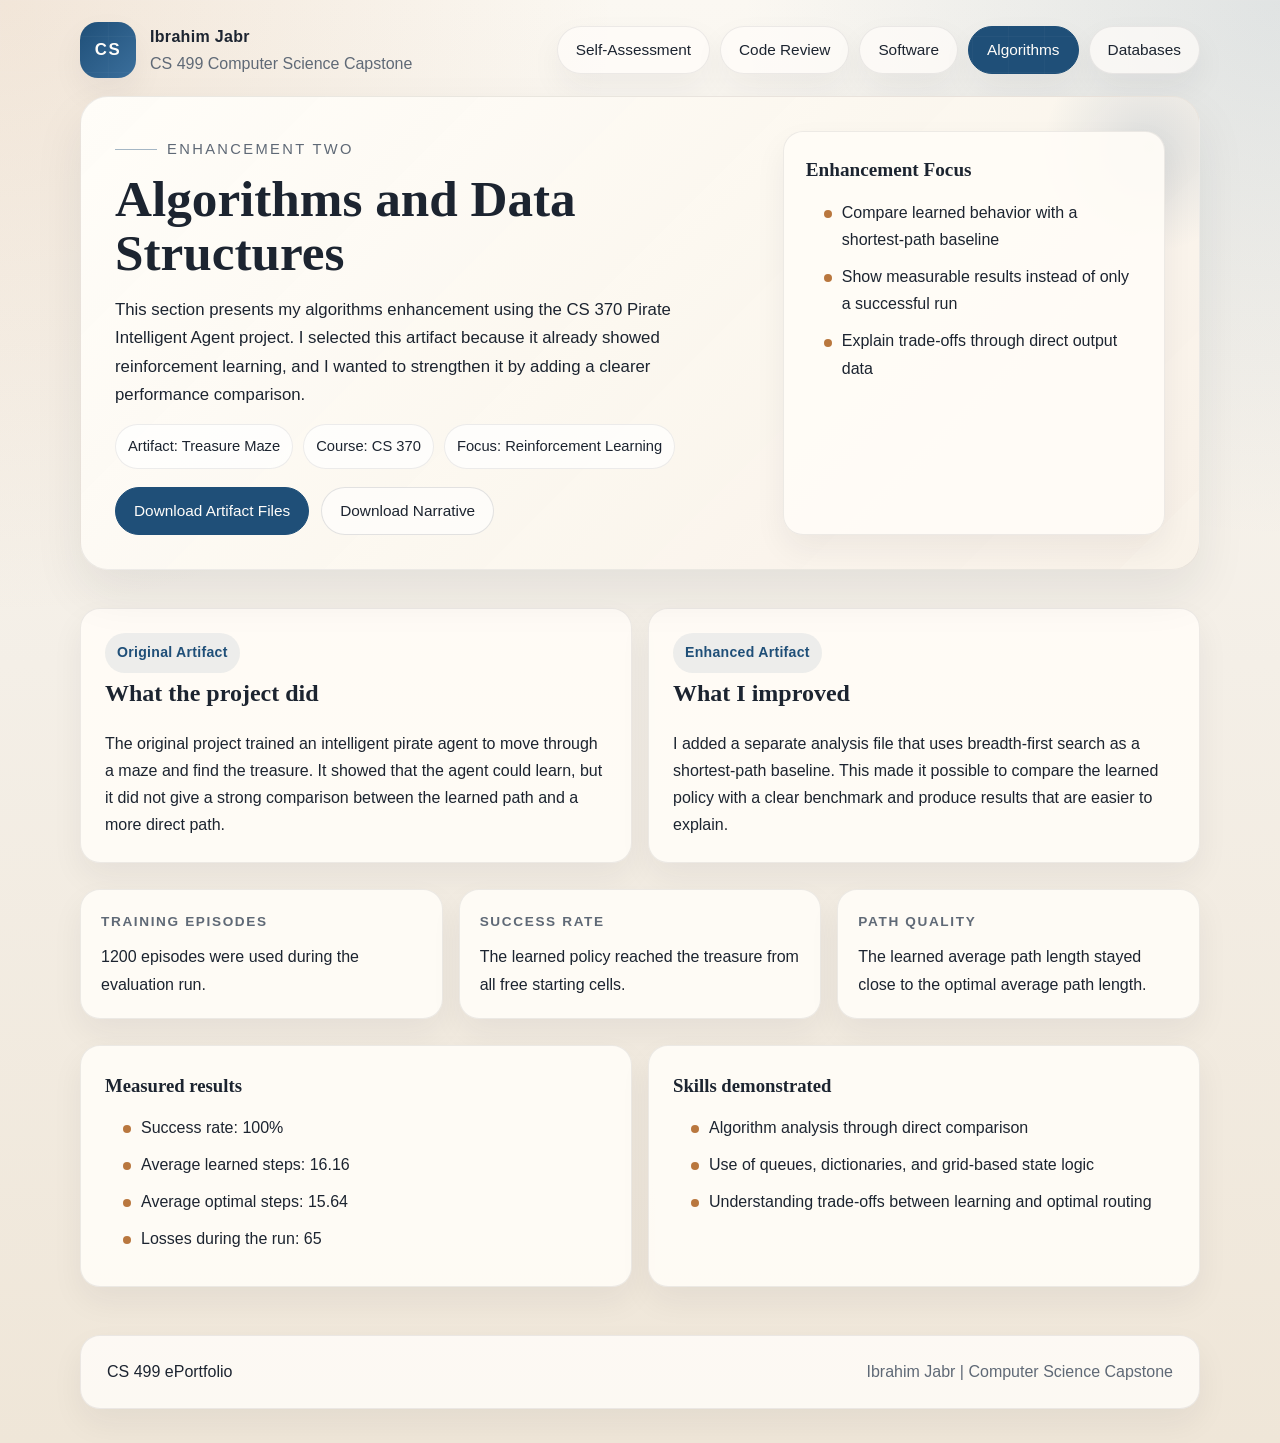
==== algorithms.html @ 86482de0 "Build CS499 capstone ePortfolio site" ====
<!DOCTYPE html>
<html lang="en">
<head>
  <meta charset="UTF-8">
  <meta name="viewport" content="width=device-width, initial-scale=1.0">
  <title>Algorithms and Data Structures | Ibrahim Jabr</title>
  <link rel="stylesheet" href="assets/style.css">
</head>
<body>
  <header class="topbar">
    <div class="wrap">
      <div class="brand-row">
        <div class="brand">
          <div class="brand-mark">CS</div>
          <div class="brand-copy">
            <strong>Ibrahim Jabr</strong>
            <span>CS 499 Computer Science Capstone</span>
          </div>
        </div>
        <nav class="site-nav">
          <a href="index.html">Self-Assessment</a>
          <a href="code-review.html">Code Review</a>
          <a href="software.html">Software</a>
          <a class="active" href="algorithms.html">Algorithms</a>
          <a href="databases.html">Databases</a>
        </nav>
      </div>

      <section class="hero-panel">
        <div class="hero-layout">
          <div class="hero-copy">
            <span class="eyebrow">Enhancement Two</span>
            <h1>Algorithms and Data Structures</h1>
            <p>This section presents my algorithms enhancement using the CS 370 Pirate Intelligent Agent project. I selected this artifact because it already showed reinforcement learning, and I wanted to strengthen it by adding a clearer performance comparison.</p>
            <div class="artifact-meta">
              <span>Artifact: Treasure Maze</span>
              <span>Course: CS 370</span>
              <span>Focus: Reinforcement Learning</span>
            </div>
            <div class="download-row">
              <a class="button" href="files/CS499_Enhancement_Two_Algorithms_Artifact_Ibrahim_Jabr.zip">Download Artifact Files</a>
              <a class="button-secondary" href="files/CS499_Milestone_Three_Algorithms_Narrative_Ibrahim_Jabr.docx">Download Narrative</a>
            </div>
          </div>
          <aside class="hero-side">
            <section class="callout">
              <h3>Enhancement Focus</h3>
              <ul class="list-clean">
                <li>Compare learned behavior with a shortest-path baseline</li>
                <li>Show measurable results instead of only a successful run</li>
                <li>Explain trade-offs through direct output data</li>
              </ul>
            </section>
          </aside>
        </div>
      </section>
    </div>
  </header>

  <main class="main">
    <div class="wrap">
      <section class="feature-grid">
        <article class="card">
          <span class="kicker">Original Artifact</span>
          <h2>What the project did</h2>
          <p>The original project trained an intelligent pirate agent to move through a maze and find the treasure. It showed that the agent could learn, but it did not give a strong comparison between the learned path and a more direct path.</p>
        </article>
        <article class="card">
          <span class="kicker">Enhanced Artifact</span>
          <h2>What I improved</h2>
          <p>I added a separate analysis file that uses breadth-first search as a shortest-path baseline. This made it possible to compare the learned policy with a clear benchmark and produce results that are easier to explain.</p>
        </article>
      </section>

      <section class="section">
        <div class="mini-grid">
          <article class="mini-card">
            <strong>Training Episodes</strong>
            <p>1200 episodes were used during the evaluation run.</p>
          </article>
          <article class="mini-card">
            <strong>Success Rate</strong>
            <p>The learned policy reached the treasure from all free starting cells.</p>
          </article>
          <article class="mini-card">
            <strong>Path Quality</strong>
            <p>The learned average path length stayed close to the optimal average path length.</p>
          </article>
        </div>
      </section>

      <section class="section">
        <div class="card-grid">
          <article class="card">
            <h3>Measured results</h3>
            <ul class="list-clean">
              <li>Success rate: 100%</li>
              <li>Average learned steps: 16.16</li>
              <li>Average optimal steps: 15.64</li>
              <li>Losses during the run: 65</li>
            </ul>
          </article>
          <article class="card">
            <h3>Skills demonstrated</h3>
            <ul class="list-clean">
              <li>Algorithm analysis through direct comparison</li>
              <li>Use of queues, dictionaries, and grid-based state logic</li>
              <li>Understanding trade-offs between learning and optimal routing</li>
            </ul>
          </article>
        </div>
      </section>
    </div>
  </main>

  <footer class="footer">
    <div class="wrap">
      <div class="footer-shell">
        <p>CS 499 ePortfolio</p>
        <p class="footer-note">Ibrahim Jabr | Computer Science Capstone</p>
      </div>
    </div>
  </footer>
</body>
</html>
---- assets/style.css ----
:root {
  --bg: #f4efe7;
  --bg-deep: #e9e1d5;
  --surface: rgba(255, 252, 247, 0.92);
  --surface-strong: #fffdfa;
  --ink: #1c2430;
  --muted: #5f6976;
  --line: rgba(28, 36, 48, 0.12);
  --accent: #1f4f78;
  --accent-soft: rgba(31, 79, 120, 0.08);
  --accent-warm: #b9773e;
  --shadow: 0 22px 50px rgba(28, 36, 48, 0.08);
  --shadow-soft: 0 14px 32px rgba(28, 36, 48, 0.06);
  --radius-xl: 28px;
  --radius-lg: 20px;
  --radius-md: 14px;
}

* {
  box-sizing: border-box;
}

html {
  scroll-behavior: smooth;
}

body {
  margin: 0;
  min-height: 100vh;
  color: var(--ink);
  font-family: "Avenir Next", "Trebuchet MS", "Gill Sans", sans-serif;
  line-height: 1.7;
  background:
    radial-gradient(circle at top left, rgba(185, 119, 62, 0.14), transparent 32%),
    radial-gradient(circle at top right, rgba(31, 79, 120, 0.12), transparent 28%),
    linear-gradient(180deg, #fbf8f2 0%, #f4efe7 46%, #efe6d8 100%);
}

body::before {
  content: "";
  position: fixed;
  inset: 0;
  pointer-events: none;
  background-image:
    linear-gradient(rgba(255, 255, 255, 0.22) 1px, transparent 1px),
    linear-gradient(90deg, rgba(255, 255, 255, 0.18) 1px, transparent 1px);
  background-size: 36px 36px;
  mask-image: linear-gradient(180deg, rgba(0, 0, 0, 0.36), transparent 88%);
  opacity: 0.45;
}

a {
  color: inherit;
}

.wrap {
  width: min(1120px, calc(100% - 32px));
  margin: 0 auto;
}

.topbar {
  padding: 22px 0 10px;
}

.brand-row {
  display: flex;
  align-items: center;
  justify-content: space-between;
  gap: 18px;
  margin-bottom: 18px;
}

.brand {
  display: flex;
  align-items: center;
  gap: 14px;
}

.brand-mark {
  width: 56px;
  height: 56px;
  border-radius: 18px;
  display: grid;
  place-items: center;
  background: linear-gradient(135deg, #1f4f78, #3b6f9c);
  color: #fffdfa;
  font-size: 1.05rem;
  font-weight: 700;
  letter-spacing: 0.1em;
  box-shadow: var(--shadow-soft);
}

.brand-copy h1,
.hero-copy h1,
.section-title,
.card h2,
.card h3,
.callout h3 {
  font-family: "Palatino Linotype", "Book Antiqua", Palatino, serif;
}

.brand-copy strong {
  display: block;
  font-size: 1rem;
  letter-spacing: 0.02em;
}

.brand-copy span,
.meta,
.eyebrow,
.mini-label,
.footer-note {
  color: var(--muted);
}

.site-nav {
  display: flex;
  flex-wrap: wrap;
  gap: 10px;
}

.site-nav a,
.button,
.button-secondary {
  display: inline-flex;
  align-items: center;
  justify-content: center;
  gap: 8px;
  min-height: 44px;
  padding: 10px 18px;
  border-radius: 999px;
  text-decoration: none;
  font-size: 0.96rem;
  transition: transform 160ms ease, border-color 160ms ease, background 160ms ease, color 160ms ease;
}

.site-nav a {
  background: rgba(255, 253, 250, 0.7);
  border: 1px solid rgba(28, 36, 48, 0.08);
  box-shadow: var(--shadow-soft);
}

.site-nav a:hover,
.button:hover,
.button-secondary:hover {
  transform: translateY(-1px);
}

.site-nav a.active,
.button {
  background: var(--accent);
  border: 1px solid var(--accent);
  color: #fffdfa;
}

.button-secondary {
  background: rgba(255, 255, 255, 0.62);
  border: 1px solid var(--line);
  color: var(--ink);
}

.site-nav a:hover,
.button-secondary:hover {
  border-color: rgba(31, 79, 120, 0.28);
  background: rgba(255, 255, 255, 0.86);
}

.hero-panel {
  position: relative;
  overflow: hidden;
  margin: 10px 0 28px;
  padding: 34px;
  border: 1px solid rgba(28, 36, 48, 0.08);
  border-radius: var(--radius-xl);
  background:
    linear-gradient(135deg, rgba(255, 253, 248, 0.96), rgba(248, 241, 231, 0.92)),
    var(--surface);
  box-shadow: var(--shadow);
}

.hero-panel::after {
  content: "";
  position: absolute;
  right: -60px;
  top: -60px;
  width: 220px;
  height: 220px;
  border-radius: 50%;
  background: radial-gradient(circle, rgba(31, 79, 120, 0.14), transparent 68%);
}

.hero-layout {
  position: relative;
  z-index: 1;
  display: grid;
  grid-template-columns: minmax(0, 1.6fr) minmax(280px, 0.95fr);
  gap: 24px;
  align-items: stretch;
}

.hero-copy h1 {
  margin: 10px 0 16px;
  font-size: clamp(2.25rem, 4vw, 3.6rem);
  line-height: 1.05;
}

.hero-copy p {
  margin: 0;
  font-size: 1.05rem;
  max-width: 66ch;
}

.eyebrow {
  display: inline-flex;
  align-items: center;
  gap: 10px;
  font-size: 0.92rem;
  text-transform: uppercase;
  letter-spacing: 0.16em;
}

.eyebrow::before {
  content: "";
  width: 42px;
  height: 1px;
  background: rgba(31, 79, 120, 0.4);
}

.hero-side {
  display: grid;
  gap: 16px;
}

.callout,
.card,
.stat-card,
.mini-card {
  border: 1px solid rgba(28, 36, 48, 0.08);
  background: var(--surface);
  box-shadow: var(--shadow-soft);
}

.callout {
  padding: 22px;
  border-radius: var(--radius-lg);
}

.callout h3 {
  margin: 0 0 10px;
  font-size: 1.2rem;
}

.callout p {
  margin: 0;
}

.callout ul,
.card ul {
  margin: 12px 0 0;
  padding-left: 18px;
}

.main {
  padding-bottom: 48px;
}

.section {
  margin-top: 26px;
}

.section-heading {
  display: flex;
  justify-content: space-between;
  align-items: end;
  gap: 16px;
  margin-bottom: 16px;
}

.section-title {
  margin: 0;
  font-size: clamp(1.65rem, 3vw, 2.2rem);
  line-height: 1.1;
}

.section-text {
  margin: 0;
  color: var(--muted);
  max-width: 64ch;
}

.stat-strip,
.card-grid,
.mini-grid,
.feature-grid,
.download-grid {
  display: grid;
  gap: 16px;
}

.stat-strip {
  grid-template-columns: repeat(4, minmax(0, 1fr));
}

.card-grid {
  grid-template-columns: repeat(2, minmax(0, 1fr));
}

.mini-grid {
  grid-template-columns: repeat(3, minmax(0, 1fr));
}

.feature-grid {
  grid-template-columns: repeat(2, minmax(0, 1fr));
}

.download-grid {
  grid-template-columns: repeat(2, minmax(0, 1fr));
}

.stat-card,
.mini-card {
  border-radius: var(--radius-lg);
  padding: 20px;
}

.stat-card strong,
.mini-card strong {
  display: block;
  font-size: 0.85rem;
  text-transform: uppercase;
  letter-spacing: 0.12em;
  color: var(--muted);
}

.stat-card span {
  display: block;
  margin-top: 10px;
  font-size: 2rem;
  font-weight: 700;
  line-height: 1;
  color: var(--accent);
}

.stat-card p,
.mini-card p {
  margin: 10px 0 0;
}

.card {
  padding: 24px;
  border-radius: var(--radius-lg);
}

.card h2,
.card h3 {
  margin: 0 0 12px;
}

.card p:last-child {
  margin-bottom: 0;
}

.kicker {
  display: inline-block;
  padding: 8px 12px;
  border-radius: 999px;
  background: var(--accent-soft);
  color: var(--accent);
  font-size: 0.88rem;
  font-weight: 600;
  letter-spacing: 0.02em;
}

.artifact-meta {
  display: flex;
  flex-wrap: wrap;
  gap: 10px;
  margin-top: 14px;
}

.artifact-meta span {
  padding: 9px 12px;
  border-radius: 999px;
  background: rgba(255, 255, 255, 0.72);
  border: 1px solid rgba(28, 36, 48, 0.08);
  font-size: 0.92rem;
}

.list-clean {
  list-style: none;
  padding: 0;
  margin: 0;
}

.list-clean li {
  position: relative;
  padding-left: 18px;
  margin-bottom: 10px;
}

.list-clean li::before {
  content: "";
  position: absolute;
  left: 0;
  top: 0.7em;
  width: 8px;
  height: 8px;
  border-radius: 50%;
  background: var(--accent-warm);
}

.download-row {
  display: flex;
  flex-wrap: wrap;
  gap: 12px;
  margin-top: 18px;
}

.video-frame {
  margin-top: 18px;
  padding: 14px;
  border-radius: 22px;
  background: linear-gradient(180deg, rgba(31, 79, 120, 0.08), rgba(255, 255, 255, 0.65));
  border: 1px solid rgba(28, 36, 48, 0.08);
}

video {
  display: block;
  width: 100%;
  border: 1px solid rgba(28, 36, 48, 0.08);
  border-radius: 18px;
  background: #000;
}

.outcome-grid {
  display: grid;
  grid-template-columns: repeat(5, minmax(0, 1fr));
  gap: 14px;
}

.outcome-grid .mini-card {
  min-height: 100%;
}

.mini-label {
  display: block;
  margin-bottom: 8px;
  font-size: 0.82rem;
  text-transform: uppercase;
  letter-spacing: 0.12em;
}

.footer {
  padding: 0 0 34px;
}

.footer-shell {
  display: flex;
  justify-content: space-between;
  align-items: center;
  gap: 16px;
  padding: 22px 26px;
  border-radius: var(--radius-lg);
  background: rgba(255, 253, 249, 0.82);
  border: 1px solid rgba(28, 36, 48, 0.08);
  box-shadow: var(--shadow-soft);
}

.footer-shell p {
  margin: 0;
}

@media (max-width: 1040px) {
  .hero-layout,
  .outcome-grid,
  .stat-strip,
  .card-grid,
  .mini-grid,
  .feature-grid,
  .download-grid {
    grid-template-columns: repeat(2, minmax(0, 1fr));
  }
}

@media (max-width: 760px) {
  .wrap {
    width: min(100% - 24px, 1120px);
  }

  .brand-row,
  .section-heading,
  .footer-shell {
    flex-direction: column;
    align-items: flex-start;
  }

  .hero-panel {
    padding: 24px;
  }

  .hero-layout,
  .stat-strip,
  .card-grid,
  .mini-grid,
  .feature-grid,
  .download-grid,
  .outcome-grid {
    grid-template-columns: 1fr;
  }

  .site-nav {
    width: 100%;
  }

  .site-nav a,
  .button,
  .button-secondary {
    width: 100%;
  }

  .hero-copy h1 {
    font-size: 2.2rem;
  }
}
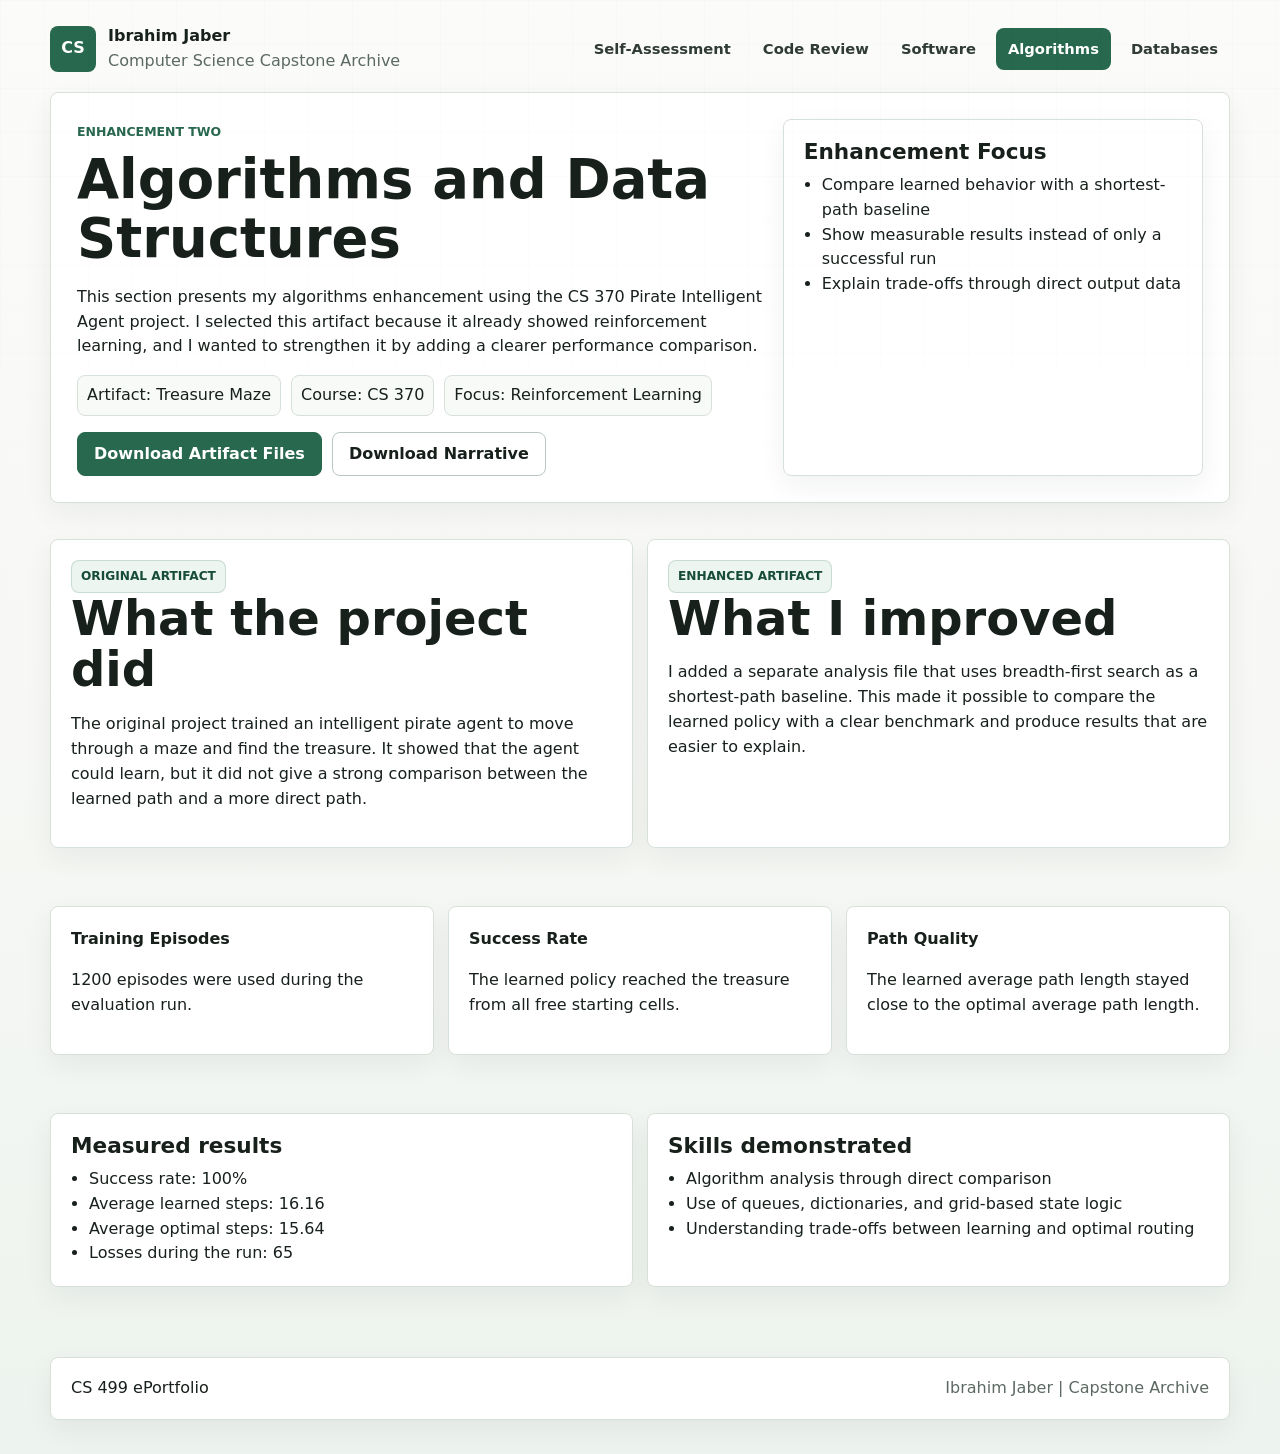
==== commit b6d48814: "Update portfolio case studies" ====
--- a/algorithms.html
+++ b/algorithms.html
@@ -3,7 +3,8 @@
 <head>
   <meta charset="UTF-8">
   <meta name="viewport" content="width=device-width, initial-scale=1.0">
-  <title>Algorithms and Data Structures | Ibrahim Jabr</title>
+  <title>Algorithms and Data Structures | Ibrahim Jaber</title>
+  <link rel="icon" type="image/svg+xml" href="assets/favicon.svg">
   <link rel="stylesheet" href="assets/style.css">
 </head>
 <body>
@@ -13,8 +14,8 @@
         <div class="brand">
           <div class="brand-mark">CS</div>
           <div class="brand-copy">
-            <strong>Ibrahim Jabr</strong>
-            <span>CS 499 Computer Science Capstone</span>
+            <strong>Ibrahim Jaber</strong>
+            <span>Computer Science Capstone Archive</span>
           </div>
         </div>
         <nav class="site-nav">
@@ -117,7 +118,7 @@
     <div class="wrap">
       <div class="footer-shell">
         <p>CS 499 ePortfolio</p>
-        <p class="footer-note">Ibrahim Jabr | Computer Science Capstone</p>
+        <p class="footer-note">Ibrahim Jaber | Capstone Archive</p>
       </div>
     </div>
   </footer>
--- a/assets/style.css
+++ b/assets/style.css
@@ -1,19 +1,18 @@
 :root {
-  --bg: #f4efe7;
-  --bg-deep: #e9e1d5;
-  --surface: rgba(255, 252, 247, 0.92);
-  --surface-strong: #fffdfa;
-  --ink: #1c2430;
-  --muted: #5f6976;
-  --line: rgba(28, 36, 48, 0.12);
-  --accent: #1f4f78;
-  --accent-soft: rgba(31, 79, 120, 0.08);
-  --accent-warm: #b9773e;
-  --shadow: 0 22px 50px rgba(28, 36, 48, 0.08);
-  --shadow-soft: 0 14px 32px rgba(28, 36, 48, 0.06);
-  --radius-xl: 28px;
-  --radius-lg: 20px;
-  --radius-md: 14px;
+  --bg: #f7f8f5;
+  --surface: #ffffff;
+  --surface-alt: #eef4ef;
+  --ink: #17201b;
+  --muted: #5c6962;
+  --line: #d8e0da;
+  --line-strong: #bac8c0;
+  --green: #28684f;
+  --green-dark: #174c3a;
+  --blue: #245f86;
+  --gold: #9a6b21;
+  --shadow: 0 18px 45px rgba(23, 32, 27, 0.08);
+  --shadow-soft: 0 10px 28px rgba(23, 32, 27, 0.06);
+  --radius: 8px;
 }
 
 * {
@@ -28,12 +27,9 @@
   margin: 0;
   min-height: 100vh;
   color: var(--ink);
-  font-family: "Avenir Next", "Trebuchet MS", "Gill Sans", sans-serif;
-  line-height: 1.7;
-  background:
-    radial-gradient(circle at top left, rgba(185, 119, 62, 0.14), transparent 32%),
-    radial-gradient(circle at top right, rgba(31, 79, 120, 0.12), transparent 28%),
-    linear-gradient(180deg, #fbf8f2 0%, #f4efe7 46%, #efe6d8 100%);
+  font-family: Inter, ui-sans-serif, system-ui, -apple-system, BlinkMacSystemFont, "Segoe UI", Arial, sans-serif;
+  line-height: 1.55;
+  background: linear-gradient(180deg, #fbfcfa 0%, var(--bg) 48%, #edf3ee 100%);
 }
 
 body::before {
@@ -42,11 +38,10 @@
   inset: 0;
   pointer-events: none;
   background-image:
-    linear-gradient(rgba(255, 255, 255, 0.22) 1px, transparent 1px),
-    linear-gradient(90deg, rgba(255, 255, 255, 0.18) 1px, transparent 1px);
-  background-size: 36px 36px;
-  mask-image: linear-gradient(180deg, rgba(0, 0, 0, 0.36), transparent 88%);
-  opacity: 0.45;
+    linear-gradient(rgba(23, 32, 27, 0.035) 1px, transparent 1px),
+    linear-gradient(90deg, rgba(23, 32, 27, 0.03) 1px, transparent 1px);
+  background-size: 44px 44px;
+  mask-image: linear-gradient(180deg, rgba(0, 0, 0, 0.38), transparent 80%);
 }
 
 a {
@@ -54,12 +49,564 @@
 }
 
 .wrap {
-  width: min(1120px, calc(100% - 32px));
+  width: min(1180px, calc(100% - 40px));
   margin: 0 auto;
 }
 
+.site-header {
+  position: sticky;
+  top: 0;
+  z-index: 10;
+  border-bottom: 1px solid rgba(216, 224, 218, 0.86);
+  background: rgba(247, 248, 245, 0.9);
+  backdrop-filter: blur(16px);
+}
+
+.nav-shell {
+  display: flex;
+  align-items: center;
+  justify-content: space-between;
+  gap: 18px;
+  min-height: 76px;
+}
+
+.identity {
+  display: inline-flex;
+  align-items: center;
+  gap: 12px;
+  min-width: 240px;
+  color: var(--ink);
+  text-decoration: none;
+}
+
+.identity-mark {
+  display: grid;
+  place-items: center;
+  width: 42px;
+  height: 42px;
+  border-radius: var(--radius);
+  background: var(--green);
+  color: #fff;
+  font-weight: 800;
+  letter-spacing: 0;
+}
+
+.identity strong,
+.identity small {
+  display: block;
+}
+
+.identity small,
+.footer-note {
+  color: var(--muted);
+}
+
+.site-nav {
+  display: flex;
+  align-items: center;
+  justify-content: flex-end;
+  flex-wrap: wrap;
+  gap: 8px;
+}
+
+.site-nav a,
+.button,
+.button-secondary,
+.text-link {
+  min-height: 42px;
+  display: inline-flex;
+  align-items: center;
+  justify-content: center;
+  border-radius: var(--radius);
+  text-decoration: none;
+  font-weight: 700;
+  line-height: 1.1;
+}
+
+.site-nav a {
+  padding: 9px 12px;
+  color: #2f3b34;
+  font-size: 0.92rem;
+}
+
+.site-nav a:hover {
+  background: #e7eee9;
+}
+
+.site-nav a.active {
+  background: var(--green);
+  color: #fff;
+}
+
+.button,
+.button-secondary {
+  padding: 12px 16px;
+  transition: transform 150ms ease, border-color 150ms ease, background 150ms ease;
+}
+
+.button {
+  border: 1px solid var(--green);
+  background: var(--green);
+  color: #fff;
+}
+
+.button-secondary {
+  border: 1px solid var(--line-strong);
+  background: rgba(255, 255, 255, 0.78);
+  color: var(--ink);
+}
+
+.button:hover,
+.button-secondary:hover,
+.text-link:hover {
+  transform: translateY(-1px);
+}
+
+.hero-section {
+  padding: 58px 0 18px;
+}
+
+.hero-grid {
+  display: grid;
+  grid-template-columns: minmax(0, 1.12fr) minmax(360px, 0.88fr);
+  gap: 28px;
+  align-items: stretch;
+}
+
+.hero-copy {
+  min-width: 0;
+}
+
+.eyebrow {
+  margin: 0 0 10px;
+  color: var(--green);
+  font-size: 0.78rem;
+  font-weight: 800;
+  letter-spacing: 0;
+  text-transform: uppercase;
+}
+
+h1,
+h2,
+h3,
+p {
+  overflow-wrap: anywhere;
+}
+
+h1,
+h2,
+h3 {
+  margin: 0;
+  line-height: 1.08;
+  letter-spacing: 0;
+}
+
+h1 {
+  max-width: 11ch;
+  font-size: 5.6rem;
+  font-weight: 850;
+}
+
+h2 {
+  max-width: 18ch;
+  font-size: 3rem;
+}
+
+h3 {
+  font-size: 1.35rem;
+}
+
+.lead {
+  max-width: 68ch;
+  margin: 18px 0 0;
+  color: #334039;
+  font-size: 1.16rem;
+}
+
+.hero-actions,
+.contact-actions {
+  display: flex;
+  flex-wrap: wrap;
+  gap: 10px;
+  margin-top: 22px;
+}
+
+.system-panel,
+.metric,
+.project-card,
+.skill-card,
+.timeline,
+.credential,
+.archive-link,
+.contact-section,
+.footer-shell,
+.card,
+.stat-card,
+.mini-card,
+.callout {
+  border: 1px solid var(--line);
+  border-radius: var(--radius);
+  background: var(--surface);
+  box-shadow: var(--shadow-soft);
+}
+
+.system-panel {
+  display: grid;
+  grid-template-rows: auto 1fr;
+  min-width: 0;
+  overflow: hidden;
+}
+
+.panel-bar {
+  display: flex;
+  justify-content: space-between;
+  gap: 12px;
+  padding: 18px 20px;
+  border-bottom: 1px solid var(--line);
+  background: #102f27;
+  color: #fff;
+}
+
+.panel-bar span {
+  color: #c4ded2;
+}
+
+.system-map {
+  display: grid;
+  gap: 12px;
+  padding: 20px;
+}
+
+.system-map div {
+  padding: 16px;
+  border: 1px solid var(--line);
+  border-left: 4px solid var(--green);
+  border-radius: var(--radius);
+  background: var(--surface-alt);
+}
+
+.system-map span,
+.project-status,
+.timeline-item span,
+.archive-link span,
+.credential span {
+  color: var(--muted);
+}
+
+.system-map span,
+.system-map strong {
+  display: block;
+}
+
+.system-map span {
+  margin-bottom: 5px;
+  font-size: 0.8rem;
+  font-weight: 800;
+  letter-spacing: 0;
+  text-transform: uppercase;
+}
+
+.system-map strong {
+  font-size: 0.98rem;
+}
+
+.proof-grid {
+  display: grid;
+  grid-template-columns: repeat(4, minmax(0, 1fr));
+  gap: 14px;
+  margin-top: 22px;
+}
+
+.metric {
+  padding: 18px;
+}
+
+.metric strong {
+  display: block;
+  margin-bottom: 8px;
+  color: var(--green-dark);
+  font-size: 1.45rem;
+  line-height: 1;
+}
+
+.metric span {
+  display: block;
+  color: var(--muted);
+  font-size: 0.95rem;
+}
+
+.section {
+  padding-top: 58px;
+}
+
+.section-heading {
+  display: grid;
+  gap: 10px;
+  margin-bottom: 22px;
+}
+
+.section-heading p:last-child {
+  max-width: 75ch;
+  margin: 0;
+  color: var(--muted);
+}
+
+.project-list {
+  display: grid;
+  gap: 16px;
+}
+
+.project-card {
+  padding: 24px;
+}
+
+.project-card.featured {
+  border-color: rgba(40, 104, 79, 0.38);
+  box-shadow: var(--shadow);
+}
+
+.project-head {
+  display: flex;
+  justify-content: space-between;
+  align-items: flex-start;
+  gap: 18px;
+  margin-bottom: 14px;
+}
+
+.project-links {
+  display: flex;
+  flex: 0 0 auto;
+  flex-wrap: wrap;
+  justify-content: flex-end;
+  gap: 8px;
+}
+
+.project-head h3 {
+  margin-top: 7px;
+}
+
+.project-card p {
+  max-width: 86ch;
+  margin: 0 0 14px;
+  color: #35423b;
+}
+
+.kicker {
+  display: inline-flex;
+  width: fit-content;
+  padding: 6px 9px;
+  border: 1px solid rgba(40, 104, 79, 0.18);
+  border-radius: var(--radius);
+  background: #ecf5ef;
+  color: var(--green-dark);
+  font-size: 0.76rem;
+  font-weight: 850;
+  letter-spacing: 0;
+  text-transform: uppercase;
+}
+
+.text-link {
+  flex: 0 0 auto;
+  padding: 9px 11px;
+  border: 1px solid var(--line-strong);
+  color: var(--green-dark);
+  font-size: 0.92rem;
+}
+
+.project-status {
+  flex: 0 0 auto;
+  font-size: 0.92rem;
+  font-weight: 800;
+}
+
+.check-list {
+  display: grid;
+  gap: 10px;
+  margin: 0;
+  padding: 0;
+  list-style: none;
+}
+
+.check-list li {
+  position: relative;
+  padding-left: 20px;
+}
+
+.check-list li::before {
+  content: "";
+  position: absolute;
+  left: 0;
+  top: 0.63em;
+  width: 8px;
+  height: 8px;
+  border-radius: 2px;
+  background: var(--green);
+}
+
+.tag-row {
+  display: flex;
+  flex-wrap: wrap;
+  gap: 8px;
+  margin-top: 18px;
+}
+
+.tag-row span {
+  padding: 7px 9px;
+  border: 1px solid var(--line);
+  border-radius: var(--radius);
+  background: #f8faf7;
+  color: #37443d;
+  font-size: 0.86rem;
+  font-weight: 750;
+}
+
+.skill-grid,
+.credential-grid,
+.archive-grid {
+  display: grid;
+  gap: 14px;
+}
+
+.skill-grid {
+  grid-template-columns: repeat(4, minmax(0, 1fr));
+}
+
+.skill-card {
+  padding: 20px;
+}
+
+.skill-card h3 {
+  margin-bottom: 10px;
+  font-size: 1.15rem;
+}
+
+.skill-card p,
+.credential span,
+.timeline-item p {
+  margin: 0;
+  color: var(--muted);
+}
+
+.timeline {
+  display: grid;
+  overflow: hidden;
+}
+
+.timeline-item {
+  display: grid;
+  grid-template-columns: 210px minmax(0, 1fr);
+  gap: 22px;
+  padding: 22px;
+}
+
+.timeline-item + .timeline-item {
+  border-top: 1px solid var(--line);
+}
+
+.timeline-item span {
+  font-weight: 800;
+}
+
+.timeline-item h3 {
+  margin-bottom: 8px;
+  font-size: 1.18rem;
+}
+
+.credential-grid {
+  grid-template-columns: repeat(2, minmax(0, 1fr));
+  margin-top: 14px;
+}
+
+.credential {
+  padding: 18px;
+}
+
+.credential strong,
+.credential span {
+  display: block;
+}
+
+.credential strong {
+  margin-bottom: 6px;
+}
+
+.archive-grid {
+  grid-template-columns: repeat(4, minmax(0, 1fr));
+}
+
+.archive-link {
+  display: grid;
+  gap: 8px;
+  min-height: 132px;
+  padding: 18px;
+  text-decoration: none;
+}
+
+.archive-link:hover {
+  border-color: var(--green);
+}
+
+.archive-link span {
+  font-size: 0.78rem;
+  font-weight: 850;
+  letter-spacing: 0;
+  text-transform: uppercase;
+}
+
+.contact-section {
+  display: grid;
+  grid-template-columns: minmax(0, 1fr) auto;
+  gap: 24px;
+  align-items: center;
+  margin-top: 58px;
+  padding: 26px;
+  background: #0f2d26;
+  color: #fff;
+}
+
+.contact-section h2 {
+  max-width: 20ch;
+}
+
+.contact-section p:last-child {
+  max-width: 68ch;
+  margin: 12px 0 0;
+  color: #c7ddd4;
+}
+
+.contact-section .eyebrow {
+  color: #a9d9c4;
+}
+
+.contact-section .button-secondary {
+  border-color: rgba(255, 255, 255, 0.34);
+  background: rgba(255, 255, 255, 0.08);
+  color: #fff;
+}
+
+.contact-actions {
+  justify-content: flex-end;
+  margin-top: 0;
+}
+
+.footer {
+  padding: 28px 0 34px;
+}
+
+.footer-shell {
+  display: flex;
+  justify-content: space-between;
+  gap: 14px;
+  padding: 18px 20px;
+}
+
+.footer-shell p {
+  margin: 0;
+}
+
+/* Capstone archive pages */
 .topbar {
-  padding: 22px 0 10px;
+  padding: 24px 0 10px;
 }
 
 .brand-row {
@@ -73,235 +620,95 @@
 .brand {
   display: flex;
   align-items: center;
-  gap: 14px;
+  gap: 12px;
 }
 
 .brand-mark {
-  width: 56px;
-  height: 56px;
-  border-radius: 18px;
   display: grid;
   place-items: center;
-  background: linear-gradient(135deg, #1f4f78, #3b6f9c);
-  color: #fffdfa;
-  font-size: 1.05rem;
-  font-weight: 700;
-  letter-spacing: 0.1em;
-  box-shadow: var(--shadow-soft);
-}
-
-.brand-copy h1,
-.hero-copy h1,
-.section-title,
-.card h2,
-.card h3,
-.callout h3 {
-  font-family: "Palatino Linotype", "Book Antiqua", Palatino, serif;
-}
-
-.brand-copy strong {
+  width: 46px;
+  height: 46px;
+  border-radius: var(--radius);
+  background: var(--green);
+  color: #fff;
+  font-weight: 800;
+}
+
+.brand-copy strong,
+.brand-copy span {
   display: block;
-  font-size: 1rem;
-  letter-spacing: 0.02em;
 }
 
 .brand-copy span,
 .meta,
-.eyebrow,
-.mini-label,
-.footer-note {
+.mini-label {
   color: var(--muted);
 }
 
-.site-nav {
-  display: flex;
-  flex-wrap: wrap;
-  gap: 10px;
-}
-
-.site-nav a,
-.button,
-.button-secondary {
-  display: inline-flex;
-  align-items: center;
-  justify-content: center;
-  gap: 8px;
-  min-height: 44px;
-  padding: 10px 18px;
-  border-radius: 999px;
-  text-decoration: none;
-  font-size: 0.96rem;
-  transition: transform 160ms ease, border-color 160ms ease, background 160ms ease, color 160ms ease;
-}
-
-.site-nav a {
-  background: rgba(255, 253, 250, 0.7);
-  border: 1px solid rgba(28, 36, 48, 0.08);
+.hero-panel {
+  margin: 10px 0 26px;
+  padding: 26px;
+  border: 1px solid var(--line);
+  border-radius: var(--radius);
+  background: var(--surface);
   box-shadow: var(--shadow-soft);
 }
 
-.site-nav a:hover,
-.button:hover,
-.button-secondary:hover {
-  transform: translateY(-1px);
-}
-
-.site-nav a.active,
-.button {
-  background: var(--accent);
-  border: 1px solid var(--accent);
-  color: #fffdfa;
-}
-
-.button-secondary {
-  background: rgba(255, 255, 255, 0.62);
-  border: 1px solid var(--line);
-  color: var(--ink);
-}
-
-.site-nav a:hover,
-.button-secondary:hover {
-  border-color: rgba(31, 79, 120, 0.28);
-  background: rgba(255, 255, 255, 0.86);
-}
-
-.hero-panel {
-  position: relative;
-  overflow: hidden;
-  margin: 10px 0 28px;
-  padding: 34px;
-  border: 1px solid rgba(28, 36, 48, 0.08);
-  border-radius: var(--radius-xl);
-  background:
-    linear-gradient(135deg, rgba(255, 253, 248, 0.96), rgba(248, 241, 231, 0.92)),
-    var(--surface);
-  box-shadow: var(--shadow);
-}
-
-.hero-panel::after {
-  content: "";
-  position: absolute;
-  right: -60px;
-  top: -60px;
-  width: 220px;
-  height: 220px;
-  border-radius: 50%;
-  background: radial-gradient(circle, rgba(31, 79, 120, 0.14), transparent 68%);
-}
-
 .hero-layout {
-  position: relative;
-  z-index: 1;
-  display: grid;
-  grid-template-columns: minmax(0, 1.6fr) minmax(280px, 0.95fr);
-  gap: 24px;
-  align-items: stretch;
+  display: grid;
+  grid-template-columns: minmax(0, 1.55fr) minmax(280px, 0.95fr);
+  gap: 20px;
+}
+
+.hero-copy p {
+  max-width: 74ch;
 }
 
 .hero-copy h1 {
-  margin: 10px 0 16px;
-  font-size: clamp(2.25rem, 4vw, 3.6rem);
-  line-height: 1.05;
-}
-
-.hero-copy p {
-  margin: 0;
-  font-size: 1.05rem;
-  max-width: 66ch;
-}
-
-.eyebrow {
-  display: inline-flex;
-  align-items: center;
-  gap: 10px;
-  font-size: 0.92rem;
-  text-transform: uppercase;
-  letter-spacing: 0.16em;
-}
-
-.eyebrow::before {
-  content: "";
-  width: 42px;
-  height: 1px;
-  background: rgba(31, 79, 120, 0.4);
+  margin: 8px 0 14px;
+  max-width: none;
+  font-size: 3.4rem;
 }
 
 .hero-side {
   display: grid;
-  gap: 16px;
+  gap: 14px;
 }
 
 .callout,
 .card,
 .stat-card,
 .mini-card {
-  border: 1px solid rgba(28, 36, 48, 0.08);
-  background: var(--surface);
-  box-shadow: var(--shadow-soft);
-}
-
-.callout {
-  padding: 22px;
-  border-radius: var(--radius-lg);
-}
-
-.callout h3 {
-  margin: 0 0 10px;
-  font-size: 1.2rem;
-}
-
-.callout p {
-  margin: 0;
-}
-
-.callout ul,
-.card ul {
-  margin: 12px 0 0;
-  padding-left: 18px;
+  padding: 20px;
+}
+
+.callout h3,
+.card h2,
+.card h3 {
+  margin-bottom: 10px;
 }
 
 .main {
-  padding-bottom: 48px;
-}
-
-.section {
-  margin-top: 26px;
-}
-
-.section-heading {
-  display: flex;
-  justify-content: space-between;
-  align-items: end;
-  gap: 16px;
-  margin-bottom: 16px;
-}
-
-.section-title {
-  margin: 0;
-  font-size: clamp(1.65rem, 3vw, 2.2rem);
-  line-height: 1.1;
-}
-
-.section-text {
-  margin: 0;
-  color: var(--muted);
-  max-width: 64ch;
+  padding-bottom: 42px;
 }
 
 .stat-strip,
 .card-grid,
 .mini-grid,
 .feature-grid,
-.download-grid {
-  display: grid;
-  gap: 16px;
+.download-grid,
+.outcome-grid {
+  display: grid;
+  gap: 14px;
 }
 
 .stat-strip {
   grid-template-columns: repeat(4, minmax(0, 1fr));
 }
 
-.card-grid {
+.card-grid,
+.feature-grid,
+.download-grid {
   grid-template-columns: repeat(2, minmax(0, 1fr));
 }
 
@@ -309,216 +716,193 @@
   grid-template-columns: repeat(3, minmax(0, 1fr));
 }
 
-.feature-grid {
-  grid-template-columns: repeat(2, minmax(0, 1fr));
-}
-
-.download-grid {
-  grid-template-columns: repeat(2, minmax(0, 1fr));
-}
-
-.stat-card,
-.mini-card {
-  border-radius: var(--radius-lg);
-  padding: 20px;
+.outcome-grid {
+  grid-template-columns: repeat(5, minmax(0, 1fr));
 }
 
 .stat-card strong,
 .mini-card strong {
   display: block;
-  font-size: 0.85rem;
-  text-transform: uppercase;
-  letter-spacing: 0.12em;
-  color: var(--muted);
+  margin-bottom: 8px;
 }
 
 .stat-card span {
   display: block;
-  margin-top: 10px;
-  font-size: 2rem;
-  font-weight: 700;
-  line-height: 1;
-  color: var(--accent);
-}
-
-.stat-card p,
-.mini-card p {
-  margin: 10px 0 0;
-}
-
-.card {
-  padding: 24px;
-  border-radius: var(--radius-lg);
-}
-
-.card h2,
-.card h3 {
-  margin: 0 0 12px;
-}
-
-.card p:last-child {
-  margin-bottom: 0;
-}
-
-.kicker {
-  display: inline-block;
-  padding: 8px 12px;
-  border-radius: 999px;
-  background: var(--accent-soft);
-  color: var(--accent);
-  font-size: 0.88rem;
-  font-weight: 600;
-  letter-spacing: 0.02em;
-}
-
+  color: var(--green);
+  font-size: 1.8rem;
+  font-weight: 850;
+}
+
+.list-clean {
+  margin: 0;
+  padding-left: 18px;
+}
+
+.download-row,
 .artifact-meta {
   display: flex;
   flex-wrap: wrap;
   gap: 10px;
-  margin-top: 14px;
+  margin-top: 16px;
 }
 
 .artifact-meta span {
-  padding: 9px 12px;
-  border-radius: 999px;
-  background: rgba(255, 255, 255, 0.72);
-  border: 1px solid rgba(28, 36, 48, 0.08);
-  font-size: 0.92rem;
-}
-
-.list-clean {
-  list-style: none;
-  padding: 0;
-  margin: 0;
-}
-
-.list-clean li {
-  position: relative;
-  padding-left: 18px;
-  margin-bottom: 10px;
-}
-
-.list-clean li::before {
-  content: "";
-  position: absolute;
-  left: 0;
-  top: 0.7em;
-  width: 8px;
-  height: 8px;
-  border-radius: 50%;
-  background: var(--accent-warm);
-}
-
-.download-row {
-  display: flex;
-  flex-wrap: wrap;
-  gap: 12px;
-  margin-top: 18px;
+  padding: 7px 9px;
+  border: 1px solid var(--line);
+  border-radius: var(--radius);
+  background: #f8faf7;
 }
 
 .video-frame {
-  margin-top: 18px;
-  padding: 14px;
-  border-radius: 22px;
-  background: linear-gradient(180deg, rgba(31, 79, 120, 0.08), rgba(255, 255, 255, 0.65));
-  border: 1px solid rgba(28, 36, 48, 0.08);
+  margin-top: 16px;
+  padding: 12px;
+  border: 1px solid var(--line);
+  border-radius: var(--radius);
+  background: var(--surface-alt);
 }
 
 video {
   display: block;
   width: 100%;
-  border: 1px solid rgba(28, 36, 48, 0.08);
-  border-radius: 18px;
+  border-radius: var(--radius);
   background: #000;
 }
 
-.outcome-grid {
-  display: grid;
-  grid-template-columns: repeat(5, minmax(0, 1fr));
-  gap: 14px;
-}
-
-.outcome-grid .mini-card {
-  min-height: 100%;
-}
-
-.mini-label {
-  display: block;
-  margin-bottom: 8px;
-  font-size: 0.82rem;
-  text-transform: uppercase;
-  letter-spacing: 0.12em;
-}
-
-.footer {
-  padding: 0 0 34px;
-}
-
-.footer-shell {
-  display: flex;
-  justify-content: space-between;
-  align-items: center;
-  gap: 16px;
-  padding: 22px 26px;
-  border-radius: var(--radius-lg);
-  background: rgba(255, 253, 249, 0.82);
-  border: 1px solid rgba(28, 36, 48, 0.08);
-  box-shadow: var(--shadow-soft);
-}
-
-.footer-shell p {
-  margin: 0;
-}
-
 @media (max-width: 1040px) {
+  .nav-shell {
+    align-items: flex-start;
+    flex-direction: column;
+    padding: 14px 0;
+  }
+
+  .site-header {
+    position: static;
+  }
+
+  .site-nav {
+    justify-content: flex-start;
+  }
+
+  .hero-grid,
+  .skill-grid,
+  .archive-grid,
+  .proof-grid,
+  .outcome-grid,
+  .stat-strip {
+    grid-template-columns: repeat(2, minmax(0, 1fr));
+  }
+
   .hero-layout,
-  .outcome-grid,
-  .stat-strip,
   .card-grid,
-  .mini-grid,
   .feature-grid,
   .download-grid {
     grid-template-columns: repeat(2, minmax(0, 1fr));
   }
+
+  .contact-section {
+    grid-template-columns: 1fr;
+  }
+
+  .contact-actions {
+    justify-content: flex-start;
+  }
 }
 
 @media (max-width: 760px) {
   .wrap {
-    width: min(100% - 24px, 1120px);
-  }
-
+    width: min(100% - 24px, 1180px);
+  }
+
+  .hero-section {
+    padding-top: 36px;
+  }
+
+  .identity {
+    min-width: 0;
+  }
+
+  .identity small {
+    font-size: 0.78rem;
+  }
+
+  .site-nav {
+    display: grid;
+    width: 100%;
+    grid-template-columns: repeat(2, minmax(0, 1fr));
+  }
+
+  .site-nav a,
+  .button,
+  .button-secondary,
+  .text-link {
+    width: 100%;
+  }
+
+  .hero-grid,
+  .proof-grid,
+  .skill-grid,
+  .credential-grid,
+  .archive-grid,
+  .hero-layout,
+  .card-grid,
+  .feature-grid,
+  .download-grid,
+  .mini-grid,
+  .outcome-grid,
+  .stat-strip {
+    grid-template-columns: 1fr;
+  }
+
+  h1 {
+    max-width: 100%;
+    font-size: 3.4rem;
+  }
+
+  h2 {
+    max-width: 100%;
+    font-size: 2.35rem;
+  }
+
+  .project-card,
+  .hero-panel,
+  .contact-section {
+    padding: 18px;
+  }
+
+  .project-head,
   .brand-row,
-  .section-heading,
   .footer-shell {
     flex-direction: column;
     align-items: flex-start;
   }
 
-  .hero-panel {
-    padding: 24px;
-  }
-
-  .hero-layout,
-  .stat-strip,
-  .card-grid,
-  .mini-grid,
-  .feature-grid,
-  .download-grid,
-  .outcome-grid {
+  .project-links {
+    width: 100%;
+    justify-content: flex-start;
+  }
+
+  .timeline-item {
     grid-template-columns: 1fr;
-  }
-
-  .site-nav {
+    gap: 8px;
+    padding: 18px;
+  }
+
+  .panel-bar {
+    flex-direction: column;
+  }
+
+  .contact-actions,
+  .hero-actions {
     width: 100%;
   }
-
-  .site-nav a,
-  .button,
-  .button-secondary {
-    width: 100%;
-  }
-
-  .hero-copy h1 {
-    font-size: 2.2rem;
-  }
-}
+}
+
+@media (max-width: 420px) {
+  .identity {
+    align-items: flex-start;
+  }
+
+  h1 {
+    font-size: 2.75rem;
+  }
+}
